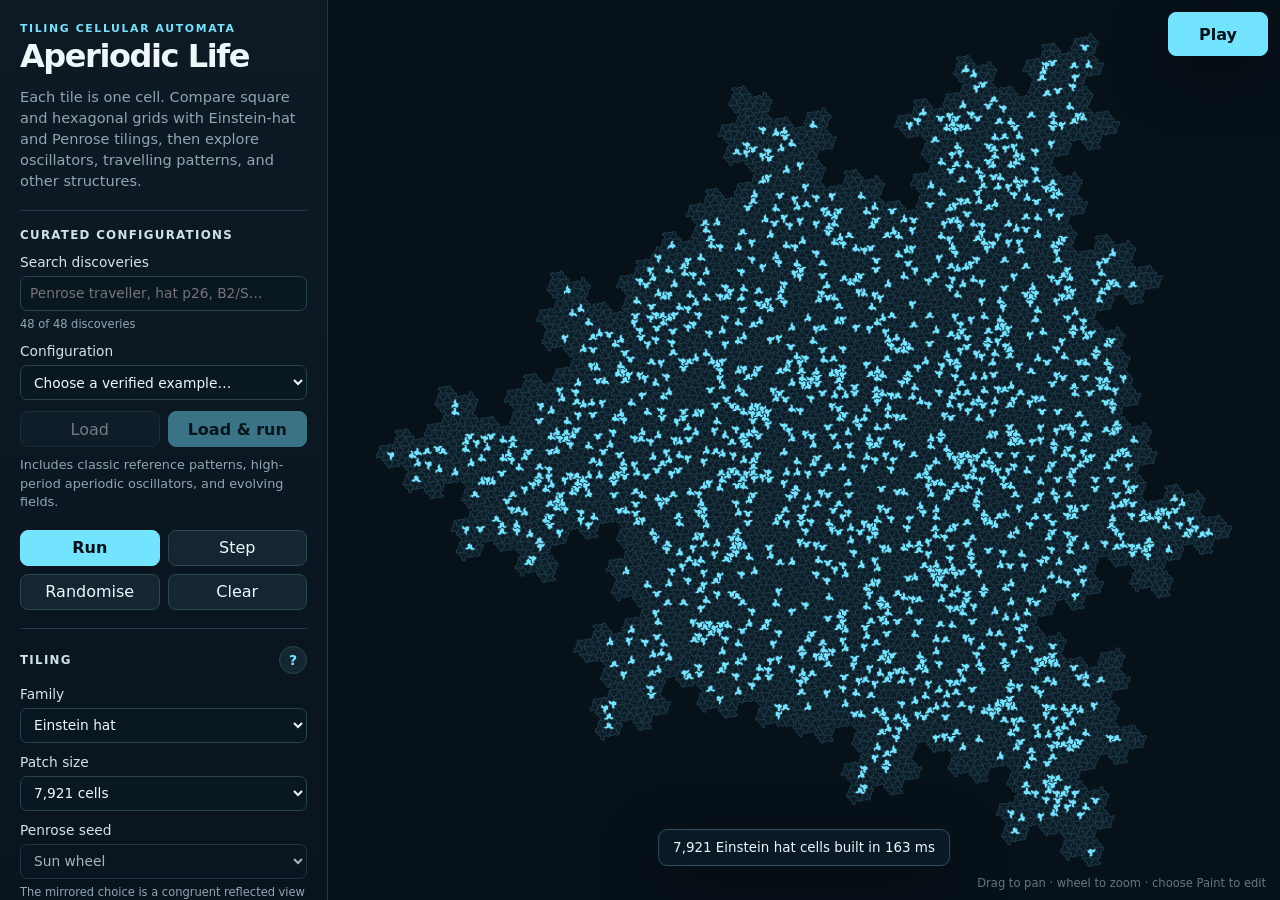
==== index.html @ ca9082e9 "Small tweaks to UI" ====
<!doctype html>
<html lang="en-GB">
<head>
  <meta charset="utf-8">
  <meta name="viewport" content="width=device-width, initial-scale=1, viewport-fit=cover">
  <meta name="theme-color" content="#07111a">
  <link rel="icon" href="data:,">
  <title>Aperiodic Life — cellular automata on periodic and aperiodic tilings</title>
  <link rel="stylesheet" href="styles.css">
</head>
<body>
  <div class="app-shell">
    <aside class="controls" id="controls" aria-label="Simulation controls">
      <header class="brand">
        <div>
          <p class="eyebrow">TILING CELLULAR AUTOMATA</p>
          <h1>Aperiodic Life</h1>
        </div>
        <button class="icon-button mobile-only" id="closeControls" aria-label="Close controls">×</button>
      </header>
      <p class="lede">Each tile is one cell. Compare square and hexagonal grids with Einstein-hat and Penrose tilings, then explore oscillators, travelling patterns, and other structures.</p>

      <section id="discoverySection" aria-labelledby="discoveryHeading">
        <h2 id="discoveryHeading">Curated configurations</h2>
        <label class="field">
          <span>Search discoveries</span>
          <input id="discoverySearch" type="search" placeholder="Penrose traveller, hat p26, B2/S…" autocomplete="off" aria-describedby="discoveryCount">
          <small id="discoveryCount" role="status" aria-live="polite"></small>
        </label>
        <label class="field">
          <span>Configuration</span>
          <select id="discoverySelect">
            <option value="">Choose a verified example…</option>
          </select>
        </label>
        <div class="button-grid discovery-actions">
          <button id="loadDiscoveryButton" disabled>Load</button>
          <button id="loadRunDiscoveryButton" class="primary" disabled>Load &amp; run</button>
        </div>
        <p class="discovery-note" id="discoveryDescription">Includes classic reference patterns, high-period aperiodic oscillators, and evolving fields.</p>
      </section>

      <div class="button-grid primary-actions">
        <button class="primary" id="runButton" title="Run simulation (Space)" aria-label="Run simulation" aria-keyshortcuts="Space" disabled>Run</button>
        <button id="stepButton" title="Advance one generation (N)" aria-keyshortcuts="N">Step</button>
        <button id="randomizeButton" title="Randomise from the seed (R)" aria-keyshortcuts="R">Randomise</button>
        <button id="clearButton" title="Clear all cells (C)" aria-keyshortcuts="C">Clear</button>
      </div>

      <section>
        <h2 class="section-title">
          <span>Tiling</span>
          <button class="info-button" id="neighborhoodInfoButton" type="button" aria-label="Explain neighbourhoods and finite borders" aria-haspopup="dialog" aria-controls="rulesDialog">?</button>
        </h2>
        <label class="field">
          <span>Family</span>
          <select id="tilingSelect">
            <option value="hat" selected>Einstein hat</option>
            <option value="penrose">Penrose P3 rhombs</option>
            <option value="square">Square grid</option>
            <option value="hex">Hexagonal grid</option>
          </select>
        </label>
        <label class="field">
          <span>Patch size</span>
          <select id="depthSelect">
            <option value="1">25 cells</option>
            <option value="2">169 cells</option>
            <option value="3">1,156 cells</option>
            <option value="4" selected>7,921 cells</option>
            <option value="5">54,289 cells</option>
          </select>
        </label>
        <label class="field" id="penroseSeedField" hidden>
          <span>Penrose seed</span>
          <select id="penroseSeedSelect" disabled>
            <option value="sun" selected>Sun wheel</option>
            <option value="sun-mirror">Mirrored sun wheel</option>
          </select>
          <small>The mirrored choice is a congruent reflected view of the same undecorated rhomb substrate; it changes tile ordering, not graph-totalistic dynamics.</small>
        </label>
        <label class="field">
          <span>Neighbourhood</span>
          <select id="neighborhoodSelect" aria-describedby="neighborhoodHelp">
            <option value="edge" selected>Shared edge</option>
            <option value="touch">Edge or corner</option>
          </select>
          <small id="neighborhoodHelp">The two contact graphs can have different degrees and finite-patch boundaries.</small>
        </label>
        <label class="field">
          <span>Dead border rings</span>
          <input id="borderInput" type="number" min="0" max="12" step="1" value="1">
          <small>Distance is measured using the selected neighbourhood.</small>
        </label>
      </section>

      <section>
        <h2 class="section-title">
          <span>Rule</span>
          <button class="info-button" id="ruleInfoButton" type="button" aria-label="Explain rule notation and cell states" aria-haspopup="dialog" aria-controls="rulesDialog">?</button>
        </h2>
        <label class="field">
          <span>Preset</span>
          <select id="presetSelect">
            <option value="conway" selected>Conway — B3/S23</option>
            <option value="highlife">HighLife — B36/S23</option>
            <option value="seeds">Seeds — B2/S</option>
            <option value="brain">Brian’s Brain — B2/S/C3</option>
            <option value="starwars">Star Wars — B2/S345/C4</option>
            <option value="lwd">Life without Death — B3/Sall</option>
            <option value="custom">Custom</option>
          </select>
        </label>
        <div class="field">
          <span>Birth / survival</span>
          <div class="inline-control">
            <input id="ruleInput" type="text" value="B3/S23" spellcheck="false" aria-label="Rule in B slash S notation" aria-describedby="ruleMeaningHelp ruleHelp" aria-invalid="false">
            <button class="compact" id="randomRuleButton" title="Generate a random valid rule">Dice</button>
          </div>
          <small id="ruleMeaningHelp"><code>B</code> lists birth counts; <code>S</code> lists survival counts. Only state-1 neighbours count.</small>
          <small id="ruleHelp" aria-live="polite">Use compact digits, comma-separated counts, or brackets for multi-digit counts.</small>
        </div>
        <label class="field">
          <span>Cell states (total)</span>
          <input id="generationsInput" type="number" min="2" max="32" step="1" value="2">
          <small>Includes state 0 (dead) and state 1 (live); any higher states are refractory.</small>
        </label>
      </section>

      <section>
        <h2>Save an experiment</h2>
        <div class="button-grid discovery-actions">
          <button id="saveSnapshotButton" disabled>Save state</button>
          <button id="loadSnapshotButton">Load state</button>
        </div>
        <input id="snapshotFileInput" type="file" accept=".json,application/json" hidden>
        <p class="discovery-note" id="snapshotStatus" role="status" aria-live="polite">Save every live and refractory cell, the rules, and the generation to a JSON file. Load restores it paused.</p>
      </section>

      <section>
        <h2>Seed and timing</h2>
        <label class="field range-field">
          <span>Initial density <output id="densityOutput">22%</output></span>
          <input id="densityInput" type="range" min="0" max="1" step="0.01" value="0.22">
        </label>
        <div class="field">
          <span>Random seed</span>
          <div class="inline-control">
            <input id="seedInput" type="text" value="aperiodic" spellcheck="false">
            <button class="compact" id="newSeedButton" title="Create a new seed">New</button>
          </div>
        </div>
        <label class="field range-field">
          <span>Speed <output id="speedOutput">24 steps/s</output></span>
          <input id="speedInput" type="range" min="1" max="240" step="1" value="24">
        </label>
      </section>

      <section>
        <h2>View</h2>
        <label class="field">
          <span>Pointer tool</span>
          <select id="toolSelect">
            <option value="paint">Paint / erase cells</option>
            <option value="pan" selected>Pan view</option>
          </select>
        </label>
        <label class="check-field">
          <input id="gridCheckbox" type="checkbox" checked>
          <span>Draw tile outlines</span>
        </label>
        <label class="check-field">
          <input id="typeCheckbox" type="checkbox" checked disabled>
          <span>Distinguish thin and thick Penrose rhombs</span>
        </label>
        <label class="field">
          <span>Palette</span>
          <select id="paletteSelect">
            <option value="cyan" selected>Cyan night</option>
            <option value="ember">Ember</option>
            <option value="paper">Paper</option>
          </select>
        </label>
        <div class="button-grid">
          <button id="fitButton" title="Fit patch to view (F)" aria-keyshortcuts="F">Fit view</button>
          <button id="saveButton">Save PNG</button>
          <button id="copyButton" title="Copy settings only; use Save state to preserve the cells">Copy settings</button>
          <button id="aboutButton">About</button>
        </div>
      </section>

      <section class="stats-section">
        <h2>Live statistics</h2>
        <dl class="stats">
          <div><dt>Tiling</dt><dd id="tilingStat">—</dd></div>
          <div><dt>Generation</dt><dd id="generationStat">0</dd></div>
          <div><dt>Live (state 1)</dt><dd id="aliveStat">0</dd></div>
          <div><dt>Cells</dt><dd id="cellsStat">—</dd></div>
          <div><dt>Degree</dt><dd id="degreeStat">—</dd></div>
          <div><dt>Changed</dt><dd id="changedStat">0</dd></div>
          <div><dt>Detected cycle</dt><dd id="cycleStat">—</dd></div>
          <div><dt>Step time</dt><dd id="stepStat">—</dd></div>
          <div><dt>Build time</dt><dd id="buildStat">—</dd></div>
          <div><dt>Tile types</dt><dd id="tileTypesStat">—</dd></div>
        </dl>
      </section>

      <p class="footer-note">Space: run · N: step · R: reseed · F: fit · Shift-drag or right-drag: pan</p>
    </aside>

    <main class="stage" id="stage">
      <div class="stage-actions" role="group" aria-label="Playback and controls">
        <button class="menu-button mobile-only" id="openControls" aria-label="Open controls" aria-controls="controls" aria-expanded="false">Controls</button>
        <button class="primary viewport-run" id="viewportRunButton" type="button" title="Play simulation (Space)" aria-label="Play simulation" aria-keyshortcuts="Space" disabled>Play</button>
      </div>
      <canvas id="lifeCanvas" aria-label="Cellular automaton on a periodic or aperiodic tiling"></canvas>
      <div class="busy" id="busy" role="status" aria-live="polite" hidden>
        <div class="spinner" aria-hidden="true"></div>
        <strong id="busyTitle">Building tiling</strong>
        <span id="busyDetail">Generating geometry and adjacency…</span>
      </div>
      <div class="toast" id="toast" role="status" aria-live="polite" hidden></div>
      <div class="canvas-hint">Drag to pan · wheel to zoom · choose Paint to edit</div>
    </main>
  </div>

  <dialog id="aboutDialog">
    <form method="dialog">
      <button class="dialog-close" aria-label="Close">×</button>
      <h2>Aperiodic Life</h2>
      <p>The app supports traditional square and hexagonal boards, the Einstein “hat” monotile, and Penrose P3 rhombs. Every tile is one automaton cell.</p>
      <p>The Einstein patch is generated from the H/T/P/F substitution system. The Penrose patch is generated by exact Robinson-triangle deflation and paired into thin and thick golden rhombs. Hat contacts use exact triangular-lattice coordinates; Penrose vertices use exact integer coefficients in <code>Z[φ]</code>. Adjacency is therefore not inferred from visual tolerances.</p>
      <p><strong>Shared edge</strong> gives the von Neumann graph on squares and the ordinary six-neighbour graph on hexagons. <strong>Edge or corner</strong> gives the Moore graph on squares; it coincides with shared-edge adjacency for regular hexagons. On the aperiodic tilings it also counts point contacts. Missing cells outside the finite patch are dead; border rings can be locked dead to keep experiments away from the boundary.</p>
      <p>Rules use <code>B…/S…</code> notation. For example, <code>B3/S23</code> births a dead cell with three live neighbours and preserves a live cell with two or three. Counts can be comma-separated; use brackets for multi-digit counts, such as <code>B[10]/S[9,10]</code>.</p>
      <p>The Curated configurations section at the top of the controls contains <span id="catalogueCount"></span> verified configurations: classic square references, hexagonal oscillators and travel, localised aperiodic oscillators, compact Penrose travelling dynamics, long transients, and collective fields. Search by tiling, rule, or pattern name. Use <strong>Load</strong> to inspect a paused initial state or <strong>Load &amp; run</strong> to start it immediately. The <strong>Play/Pause</strong> button at the top right of the canvas stays available on phones, including while the controls are open. <strong>Save state</strong> preserves an exact experimental phase, including refractory cells, for later inspection or sharing. Geometry attribution, search methodology, and licence details are included with the source project and in the standalone file’s source header.</p>
      <button class="primary">Close</button>
    </form>
  </dialog>

  <dialog class="rules-dialog" id="rulesDialog" aria-labelledby="rulesDialogTitle" aria-describedby="rulesDialogIntro">
    <form method="dialog">
      <button class="dialog-close" aria-label="Close rule help">×</button>
      <h2 id="rulesDialogTitle">How the rules work</h2>
      <p id="rulesDialogIntro">One tile is one cell. At each generation every cell reads the same old generation, then all cells update together. Changes made earlier in a step therefore cannot affect cells updated later in that step.</p>

      <section aria-labelledby="neighboursTitle">
        <h3 id="neighboursTitle">Neighbours and the finite patch</h3>
        <p><strong>Shared edge</strong> counts cells whose tile boundaries share an edge segment. <strong>Edge or corner</strong> also counts tiles that meet only at a point. The regular hexagonal choices coincide; on square and aperiodic boards they can differ. A cell’s count is the number of its selected neighbours that are in <strong>state 1</strong>.</p>
        <p>The displayed board is finite. Missing cells beyond it never contribute to a count—equivalently, they behave as permanently forced-dead cells. A value of <strong>1 dead border ring</strong> locks the outer graph boundary in state 0; each additional ring locks cells one more neighbour step inward, using the selected neighbourhood.</p>
      </section>

      <section aria-labelledby="notationTitle">
        <h3 id="notationTitle">Reading <code>B…/S…</code></h3>
        <p><code>B</code> gives the live-neighbour counts that turn a state-0 cell into state 1. <code>S</code> gives the counts that keep a state-1 cell in state 1. Thus <code>B3/S23</code> means birth with exactly 3 live neighbours, and survival with 2 or 3. A blank list means none, so <code>B2/S</code> has births at 2 but no survival count.</p>
        <p>Compact digits are separate counts: <code>B36</code> means 3 or 6. Use commas or brackets when a count has more than one digit, for example <code>B[10]/S[9,10]</code>.</p>
      </section>

      <section aria-labelledby="statesTitle">
        <h3 id="statesTitle">Cell states</h3>
        <dl class="state-transitions">
          <div><dt>State 0</dt><dd>Dead and receptive. A matching <code>B</code> count changes it to state 1; otherwise it stays 0.</dd></div>
          <div><dt>State 1</dt><dd>Live, and the only state counted as a live neighbour. A matching <code>S</code> count keeps it at 1.</dd></div>
          <div><dt>Two states</dt><dd>If a state-1 cell does not survive, it returns directly to state 0.</dd></div>
          <div><dt>More than two</dt><dd>If it does not survive, state 1 advances through refractory states 2, 3, …, then returns to 0. Refractory cells ignore <code>B</code> and <code>S</code> while progressing.</dd></div>
        </dl>
      </section>

      <aside class="rule-example" aria-labelledby="travellerRuleTitle">
        <h3 id="travellerRuleTitle">Example: Penrose Compact Traveller</h3>
        <p><code>B2/S</code> with <strong>4 cell states</strong> means states 0, 1, 2, and 3. A dead cell is born into state 1 when it has exactly two state-1 neighbours. Because <code>S</code> is empty, a state-1 cell never remains live: it advances to state 2, then 3, then 0. States 2 and 3 are visible refractory cells but do not count as live neighbours.</p>
        <p>The <code>B24/S</code> launcher uses the same four states, but a dead cell may be born with either two <em>or</em> four live neighbours. Its extra four-neighbour births are used only during the measured launch transient.</p>
      </aside>

      <section aria-labelledby="travellerEvidenceTitle">
        <h3 id="travellerEvidenceTitle">What “traveller” means here</h3>
        <p>An <strong>exact translated return</strong> means the complete configuration—including every refractory state—was found again after a nonzero geometric translation. This is an exact statement about those two measured generations on the displayed finite patch; an aperiodic substrate need not repeat farther along the path.</p>
        <p>An <strong>observed traveller</strong> need not have a translated recurrence. It must remain active, coherent, boundary-clear, and continue making net progress through the stated test horizon. The label never claims motion forever. Each curated summary states its measured horizon, and the source evidence records the population, radius, displacement, and border-distance checks.</p>
      </section>

      <button class="primary">Close</button>
    </form>
  </dialog>

  <script src="core.js"></script>
  <script src="discoveries.js"></script>
  <script src="app.js"></script>
</body>
</html>
---- styles.css ----
:root {
  color-scheme: dark;
  --bg: #07111a;
  --panel: #0b1721;
  --panel-2: #10212d;
  --line: #213744;
  --muted: #91a6b3;
  --text: #eef8fb;
  --accent: #72e4ff;
  --accent-ink: #031116;
  --danger: #ff8f8f;
  --shadow: 0 18px 60px rgba(0, 0, 0, 0.38);
  font-family: Inter, ui-sans-serif, system-ui, -apple-system, BlinkMacSystemFont, "Segoe UI", sans-serif;
}

* { box-sizing: border-box; }
html, body { width: 100%; height: 100%; margin: 0; overflow: hidden; background: var(--bg); color: var(--text); }
button, input, select { font: inherit; }
button, select, input { color: inherit; }

.app-shell { position: relative; display: grid; grid-template-columns: 328px minmax(0, 1fr); width: 100%; height: 100%; height: 100dvh; }
.controls {
  overflow-y: auto;
  overscroll-behavior: contain;
  padding: 22px 20px 28px;
  background: linear-gradient(180deg, #0d1a24 0%, #09141d 100%);
  border-right: 1px solid var(--line);
  scrollbar-width: thin;
  z-index: 5;
}
.brand { display: flex; align-items: flex-start; justify-content: space-between; gap: 16px; }
.eyebrow { margin: 0 0 5px; color: var(--accent); font-size: 0.68rem; font-weight: 800; letter-spacing: 0.15em; }
h1 { margin: 0; font-size: 2rem; line-height: 1; letter-spacing: -0.045em; }
.lede { margin: 14px 0 18px; color: var(--muted); line-height: 1.45; font-size: 0.91rem; }
section { padding: 17px 0 13px; border-top: 1px solid var(--line); }
section h2 { margin: 0 0 12px; color: #cfe2e9; font-size: 0.74rem; text-transform: uppercase; letter-spacing: 0.11em; }
.section-title { display: flex; align-items: center; justify-content: space-between; gap: 10px; }

button {
  min-height: 36px;
  padding: 7px 10px;
  border: 1px solid #2b4655;
  border-radius: 8px;
  background: #132632;
  cursor: pointer;
  transition: border-color 120ms ease, background 120ms ease, transform 80ms ease;
}
button:hover { background: #19313f; border-color: #477083; }
button:active { transform: translateY(1px); }
button.primary { background: var(--accent); border-color: var(--accent); color: var(--accent-ink); font-weight: 800; }
button.primary:hover { filter: brightness(1.08); }
button.running { background: #ffcf66; border-color: #ffcf66; color: #241802; }
button.compact { min-height: 34px; padding-inline: 11px; white-space: nowrap; }
button:disabled { opacity: 0.45; cursor: not-allowed; }
.info-button {
  width: 28px;
  min-height: 28px;
  padding: 0;
  border-radius: 50%;
  color: var(--accent);
  font-size: 0.88rem;
  font-weight: 800;
  line-height: 1;
  text-transform: none;
  letter-spacing: 0;
}

.button-grid { display: grid; grid-template-columns: 1fr 1fr; gap: 8px; }
.wide-button { width: 100%; margin-bottom: 9px; }
.discovery-actions { margin-bottom: 9px; }
.discovery-note { margin: 0; color: var(--muted); font-size: 0.8rem; line-height: 1.45; }
.primary-actions { margin: 5px 0 18px; }
.field { display: grid; gap: 6px; margin: 0 0 11px; font-size: 0.86rem; }
.field > span, .range-field > span { display: flex; justify-content: space-between; gap: 12px; color: #d5e4e9; }
.field small { color: var(--muted); line-height: 1.35; }
.inline-control { display: grid; grid-template-columns: minmax(0, 1fr) auto; gap: 7px; }
input[type="text"], input[type="search"], input[type="number"], select {
  width: 100%;
  min-height: 35px;
  padding: 7px 9px;
  border: 1px solid #294352;
  border-radius: 7px;
  outline: none;
  background: #091721;
}
input[type="text"]:focus, input[type="search"]:focus, input[type="number"]:focus, select:focus { border-color: var(--accent); box-shadow: 0 0 0 2px rgba(114, 228, 255, 0.12); }
#snapshotStatus.error { color: var(--danger); }
input.invalid { border-color: var(--danger); box-shadow: 0 0 0 2px rgba(255, 143, 143, 0.12); }
input[type="range"] { width: 100%; accent-color: var(--accent); }
output { color: var(--accent); font-variant-numeric: tabular-nums; }
.check-field { display: flex; align-items: center; gap: 9px; margin: 0 0 12px; color: #d5e4e9; font-size: 0.86rem; }
.check-field input { accent-color: var(--accent); }

.stats { display: grid; grid-template-columns: 1fr 1fr; gap: 7px 14px; margin: 0; }
.stats div { min-width: 0; }
.stats dt { color: var(--muted); font-size: 0.72rem; }
.stats dd { margin: 2px 0 0; font-size: 0.9rem; font-variant-numeric: tabular-nums; white-space: nowrap; overflow: hidden; text-overflow: ellipsis; }
.footer-note { margin: 12px 0 0; color: #6f8794; font-size: 0.72rem; line-height: 1.5; }

.stage { position: relative; min-width: 0; min-height: 0; overflow: hidden; background: var(--bg); }
#lifeCanvas { display: block; width: 100%; height: 100%; touch-action: none; cursor: crosshair; }
#lifeCanvas.pan-tool { cursor: grab; }
#lifeCanvas.dragging { cursor: grabbing; }
.busy {
  position: absolute;
  left: 50%; top: 50%;
  transform: translate(-50%, -50%);
  display: grid;
  justify-items: center;
  gap: 9px;
  width: min(310px, calc(100% - 40px));
  padding: 24px;
  border: 1px solid #274453;
  border-radius: 14px;
  background: rgba(9, 23, 33, 0.94);
  box-shadow: var(--shadow);
  text-align: center;
  z-index: 4;
}
.busy[hidden], .toast[hidden] { display: none; }
.busy span { color: var(--muted); font-size: 0.86rem; }
.spinner { width: 28px; height: 28px; border: 3px solid #23404f; border-top-color: var(--accent); border-radius: 50%; animation: spin 0.8s linear infinite; }
@keyframes spin { to { transform: rotate(360deg); } }
.toast {
  position: absolute;
  left: 50%; bottom: 34px;
  transform: translateX(-50%);
  max-width: min(420px, calc(100% - 32px));
  padding: 10px 14px;
  border: 1px solid #315062;
  border-radius: 9px;
  background: rgba(11, 27, 38, 0.95);
  box-shadow: var(--shadow);
  color: #eaf8fb;
  font-size: 0.84rem;
  text-align: center;
  z-index: 6;
}
.canvas-hint { position: absolute; right: 14px; bottom: 10px; color: rgba(195, 218, 225, 0.5); font-size: 0.72rem; pointer-events: none; }

.icon-button { min-width: 36px; padding: 0; font-size: 1.5rem; line-height: 1; }
.stage-actions {
  position: absolute;
  top: calc(12px + env(safe-area-inset-top, 0px));
  left: calc(12px + env(safe-area-inset-left, 0px));
  right: calc(12px + env(safe-area-inset-right, 0px));
  display: flex;
  align-items: center;
  justify-content: flex-end;
  gap: 12px;
  z-index: 7;
  pointer-events: none;
}
.stage-actions button { min-height: 44px; box-shadow: var(--shadow); pointer-events: auto; touch-action: manipulation; }
.menu-button { margin-right: auto; }
.viewport-run { min-width: 100px; font-weight: 800; }
.mobile-only { display: none; }

dialog {
  width: min(560px, calc(100% - 32px));
  padding: 0;
  border: 1px solid #315061;
  border-radius: 14px;
  background: #0c1a24;
  color: var(--text);
  box-shadow: var(--shadow);
}
dialog::backdrop { background: rgba(0, 0, 0, 0.62); backdrop-filter: blur(3px); }
dialog form { position: relative; padding: 25px; }
dialog h2 { margin: 0 0 14px; font-size: 1.5rem; }
dialog p { color: #b9ccd4; line-height: 1.55; }
dialog code { color: var(--accent); }
.dialog-close { position: absolute; right: 14px; top: 14px; width: 36px; min-height: 36px; padding: 0; font-size: 1.4rem; }
.rules-dialog { width: min(680px, calc(100% - 32px)); max-height: min(820px, calc(100% - 32px)); }
.rules-dialog form { max-height: inherit; overflow-y: auto; overscroll-behavior: contain; }
.rules-dialog section { padding: 15px 0 4px; border-top: 1px solid var(--line); }
.rules-dialog h3 { margin: 0 0 8px; color: #dcecf1; font-size: 1rem; }
.rules-dialog p { margin: 0 0 13px; }
.state-transitions { display: grid; gap: 8px; margin: 0 0 13px; }
.state-transitions div { display: grid; grid-template-columns: 108px minmax(0, 1fr); gap: 12px; }
.state-transitions dt { color: #dcecf1; font-weight: 750; }
.state-transitions dd { margin: 0; color: #b9ccd4; line-height: 1.48; }
.rule-example { margin: 12px 0 20px; padding: 14px 15px 2px; border: 1px solid #315061; border-radius: 9px; background: #10232f; }

@media (max-width: 520px) {
  .state-transitions div { grid-template-columns: 1fr; gap: 3px; }
}

@media (max-width: 780px) {
  .app-shell { display: block; }
  .controls {
    position: absolute;
    /* Leave the playback strip accessible even with the drawer open. */
    inset: calc(68px + env(safe-area-inset-top, 0px)) auto 0 0;
    width: min(340px, calc(100% - 42px));
    padding-left: max(20px, env(safe-area-inset-left, 0px));
    padding-bottom: calc(28px + env(safe-area-inset-bottom, 0px));
    box-shadow: var(--shadow);
    transform: translateX(-105%);
    visibility: hidden;
    transition: transform 180ms ease;
  }
  .controls.open { transform: translateX(0); visibility: visible; }
  .mobile-only { display: inline-flex; align-items: center; justify-content: center; }
  .stage { width: 100%; height: 100%; }
  .canvas-hint { display: none; }
}
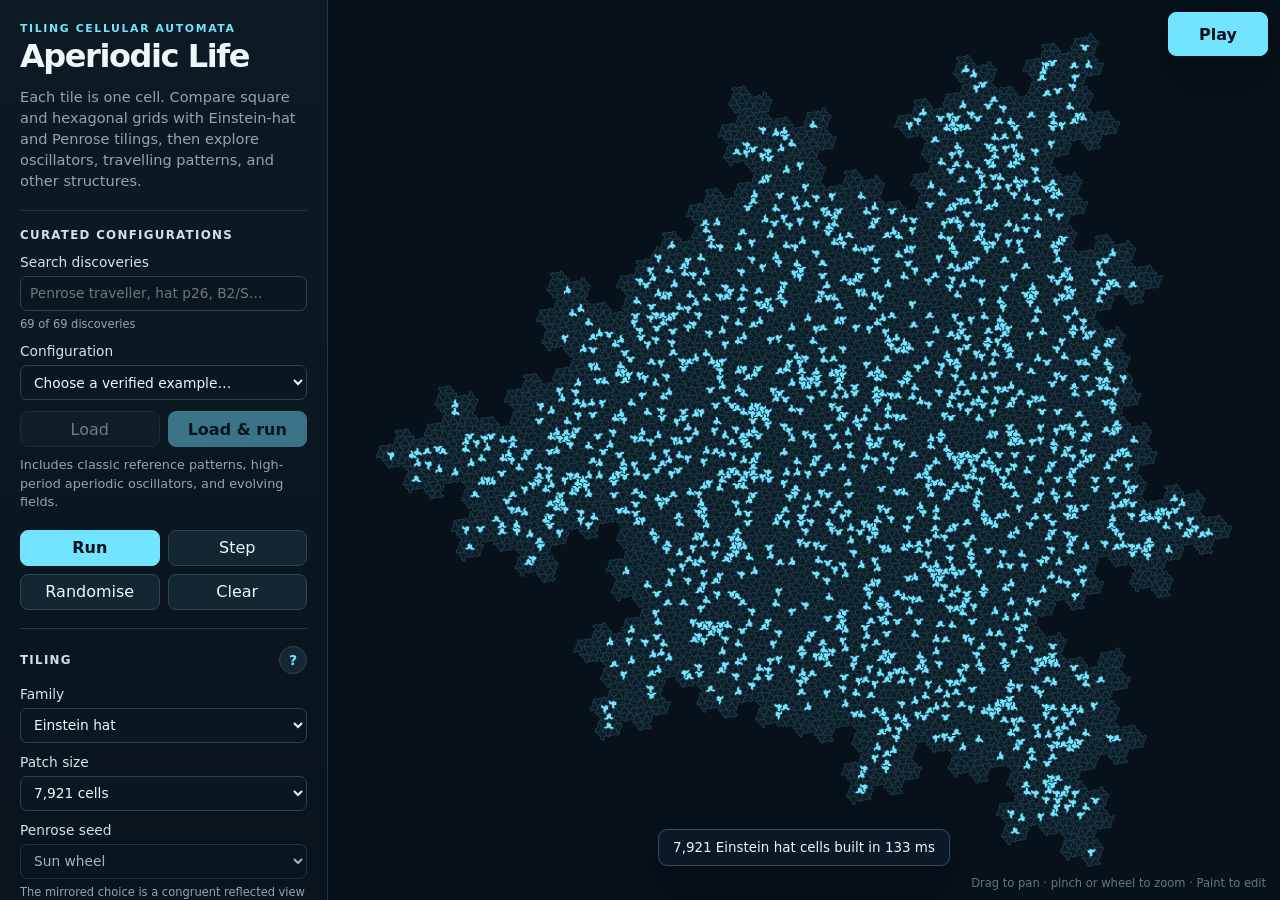
==== commit a1f445d8: "Added pinch-to-zoom on mobile device" ====
--- a/index.html
+++ b/index.html
@@ -220,7 +220,7 @@
         <span id="busyDetail">Generating geometry and adjacency…</span>
       </div>
       <div class="toast" id="toast" role="status" aria-live="polite" hidden></div>
-      <div class="canvas-hint">Drag to pan · wheel to zoom · choose Paint to edit</div>
+      <div class="canvas-hint">Drag to pan · pinch or wheel to zoom · Paint to edit</div>
     </main>
   </div>
 
@@ -229,6 +229,7 @@
       <button class="dialog-close" aria-label="Close">×</button>
       <h2>Aperiodic Life</h2>
       <p>The app supports traditional square and hexagonal boards, the Einstein “hat” monotile, and Penrose P3 rhombs. Every tile is one automaton cell.</p>
+      <p><strong>On a phone or tablet:</strong> drag one finger to pan, pinch two fingers to zoom, or move both fingers together to pan. Pinching works with either tool selected. In <strong>Paint / erase cells</strong>, tap or drag one finger to edit; after a pinch, lift all fingers before starting a new paint stroke.</p>
       <p>The Einstein patch is generated from the H/T/P/F substitution system. The Penrose patch is generated by exact Robinson-triangle deflation and paired into thin and thick golden rhombs. Hat contacts use exact triangular-lattice coordinates; Penrose vertices use exact integer coefficients in <code>Z[φ]</code>. Adjacency is therefore not inferred from visual tolerances.</p>
       <p><strong>Shared edge</strong> gives the von Neumann graph on squares and the ordinary six-neighbour graph on hexagons. <strong>Edge or corner</strong> gives the Moore graph on squares; it coincides with shared-edge adjacency for regular hexagons. On the aperiodic tilings it also counts point contacts. Missing cells outside the finite patch are dead; border rings can be locked dead to keep experiments away from the boundary.</p>
       <p>Rules use <code>B…/S…</code> notation. For example, <code>B3/S23</code> births a dead cell with three live neighbours and preserves a live cell with two or three. Counts can be comma-separated; use brackets for multi-digit counts, such as <code>B[10]/S[9,10]</code>.</p>
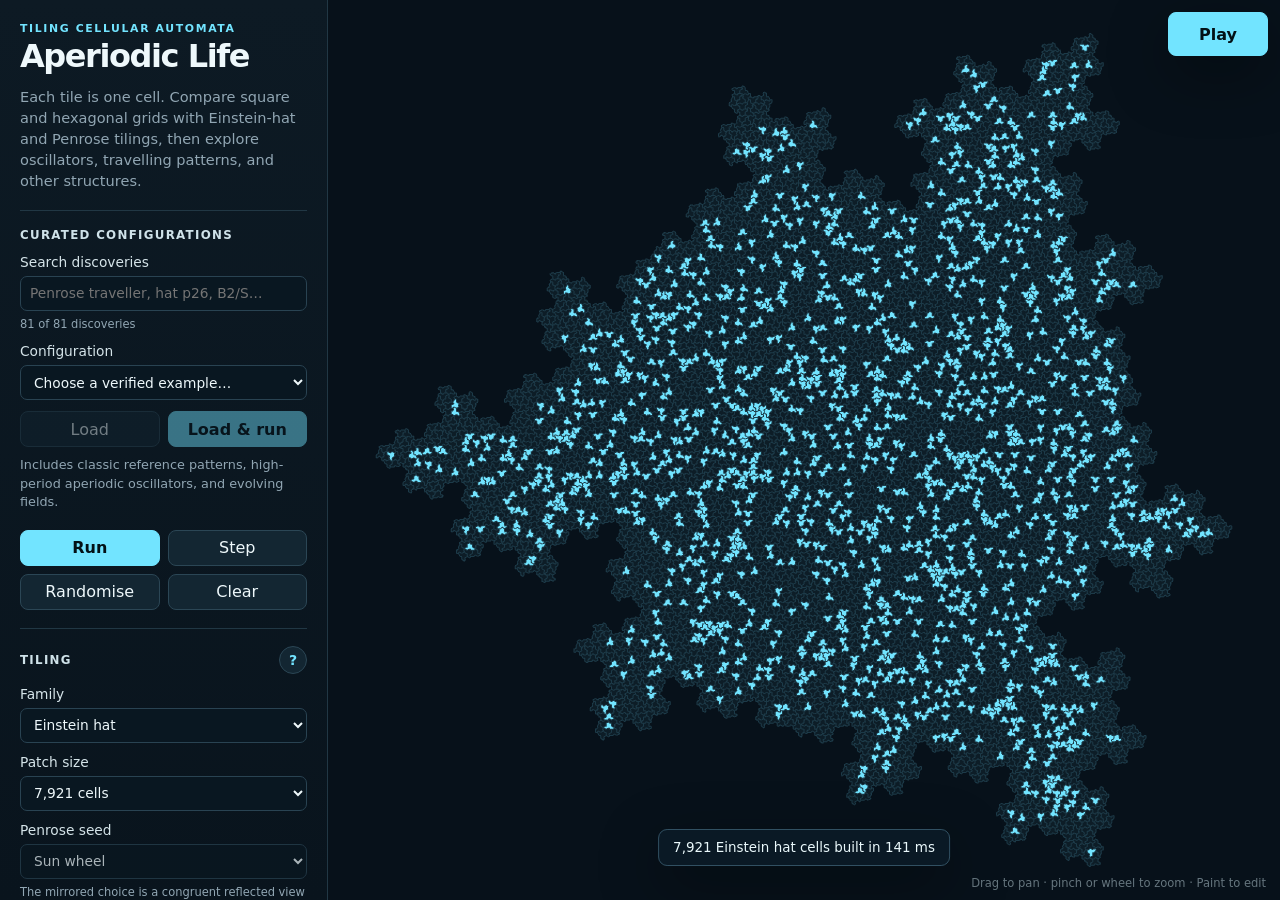
==== commit 7e9b7191: "Added Einstein glider" ====
--- a/index.html
+++ b/index.html
@@ -108,13 +108,17 @@
             <option value="brain">Brian’s Brain — B2/S/C3</option>
             <option value="starwars">Star Wars — B2/S345/C4</option>
             <option value="lwd">Life without Death — B3/Sall</option>
+            <option value="hata">Hat glider A — Edmond table</option>
+            <option value="hatb">Hat glider B — Edmond table</option>
+            <option value="hatc">Hat glider C — Edmond table</option>
+            <option value="hatsimple">Hat glider — three-state table</option>
             <option value="custom">Custom</option>
           </select>
         </label>
         <div class="field">
-          <span>Birth / survival</span>
+          <span>Rule notation or table name</span>
           <div class="inline-control">
-            <input id="ruleInput" type="text" value="B3/S23" spellcheck="false" aria-label="Rule in B slash S notation" aria-describedby="ruleMeaningHelp ruleHelp" aria-invalid="false">
+            <input id="ruleInput" type="text" value="B3/S23" spellcheck="false" aria-label="B slash S rule or named priority table" aria-describedby="ruleMeaningHelp ruleHelp" aria-invalid="false">
             <button class="compact" id="randomRuleButton" title="Generate a random valid rule">Dice</button>
           </div>
           <small id="ruleMeaningHelp"><code>B</code> lists birth counts; <code>S</code> lists survival counts. Only state-1 neighbours count.</small>
@@ -123,7 +127,7 @@
         <label class="field">
           <span>Cell states (total)</span>
           <input id="generationsInput" type="number" min="2" max="32" step="1" value="2">
-          <small>Includes state 0 (dead) and state 1 (live); any higher states are refractory.</small>
+          <small id="statesHelp">Includes state 0 (dead) and state 1 (live); any higher states are refractory.</small>
         </label>
       </section>
 
@@ -134,7 +138,7 @@
           <button id="loadSnapshotButton">Load state</button>
         </div>
         <input id="snapshotFileInput" type="file" accept=".json,application/json" hidden>
-        <p class="discovery-note" id="snapshotStatus" role="status" aria-live="polite">Save every live and refractory cell, the rules, and the generation to a JSON file. Load restores it paused.</p>
+        <p class="discovery-note" id="snapshotStatus" role="status" aria-live="polite">Save every cell state, the rules, and the generation to a JSON file. Load restores it paused.</p>
       </section>
 
       <section>
@@ -232,7 +236,7 @@
       <p><strong>On a phone or tablet:</strong> drag one finger to pan, pinch two fingers to zoom, or move both fingers together to pan. Pinching works with either tool selected. In <strong>Paint / erase cells</strong>, tap or drag one finger to edit; after a pinch, lift all fingers before starting a new paint stroke.</p>
       <p>The Einstein patch is generated from the H/T/P/F substitution system. The Penrose patch is generated by exact Robinson-triangle deflation and paired into thin and thick golden rhombs. Hat contacts use exact triangular-lattice coordinates; Penrose vertices use exact integer coefficients in <code>Z[φ]</code>. Adjacency is therefore not inferred from visual tolerances.</p>
       <p><strong>Shared edge</strong> gives the von Neumann graph on squares and the ordinary six-neighbour graph on hexagons. <strong>Edge or corner</strong> gives the Moore graph on squares; it coincides with shared-edge adjacency for regular hexagons. On the aperiodic tilings it also counts point contacts. Missing cells outside the finite patch are dead; border rings can be locked dead to keep experiments away from the boundary.</p>
-      <p>Rules use <code>B…/S…</code> notation. For example, <code>B3/S23</code> births a dead cell with three live neighbours and preserves a live cell with two or three. Counts can be comma-separated; use brackets for multi-digit counts, such as <code>B[10]/S[9,10]</code>.</p>
+      <p>Birth/survival rules use <code>B…/S…</code> notation. For example, <code>B3/S23</code> births a dead cell with three live neighbours and preserves a live cell with two or three. Counts can be comma-separated; use brackets for multi-digit counts, such as <code>B[10]/S[9,10]</code>. Named priority tables such as <code>TABLE:HAT-B</code> also count higher states and support the Hat gliders published by James Edmond in September 2026.</p>
       <p>The Curated configurations section at the top of the controls contains <span id="catalogueCount"></span> verified configurations: classic square references, hexagonal oscillators and travel, localised aperiodic oscillators, compact Penrose travelling dynamics, long transients, and collective fields. Search by tiling, rule, or pattern name. Use <strong>Load</strong> to inspect a paused initial state or <strong>Load &amp; run</strong> to start it immediately. The <strong>Play/Pause</strong> button at the top right of the canvas stays available on phones, including while the controls are open. <strong>Save state</strong> preserves an exact experimental phase, including refractory cells, for later inspection or sharing. Geometry attribution, search methodology, and licence details are included with the source project and in the standalone file’s source header.</p>
       <button class="primary">Close</button>
     </form>
@@ -246,8 +250,8 @@
 
       <section aria-labelledby="neighboursTitle">
         <h3 id="neighboursTitle">Neighbours and the finite patch</h3>
-        <p><strong>Shared edge</strong> counts cells whose tile boundaries share an edge segment. <strong>Edge or corner</strong> also counts tiles that meet only at a point. The regular hexagonal choices coincide; on square and aperiodic boards they can differ. A cell’s count is the number of its selected neighbours that are in <strong>state 1</strong>.</p>
-        <p>The displayed board is finite. Missing cells beyond it never contribute to a count—equivalently, they behave as permanently forced-dead cells. A value of <strong>1 dead border ring</strong> locks the outer graph boundary in state 0; each additional ring locks cells one more neighbour step inward, using the selected neighbourhood.</p>
+        <p><strong>Shared edge</strong> counts cells whose tile boundaries share an edge segment. <strong>Edge or corner</strong> also counts tiles that meet only at a point. The regular hexagonal choices coincide; on square and aperiodic boards they can differ. Birth/survival rules count selected neighbours in <strong>state 1</strong>; priority tables count each state separately.</p>
+        <p>The displayed board is finite. Missing cells beyond it are absent from the graph, so they contribute to no count, including the state-0 count in a priority table. A value of <strong>1 dead border ring</strong> locks the outer graph boundary in state 0; each additional ring locks cells one more neighbour step inward. Glider evidence is measured before boundary contact.</p>
       </section>
 
       <section aria-labelledby="notationTitle">
@@ -257,7 +261,7 @@
       </section>
 
       <section aria-labelledby="statesTitle">
-        <h3 id="statesTitle">Cell states</h3>
+        <h3 id="statesTitle">Cell states in birth/survival rules</h3>
         <dl class="state-transitions">
           <div><dt>State 0</dt><dd>Dead and receptive. A matching <code>B</code> count changes it to state 1; otherwise it stays 0.</dd></div>
           <div><dt>State 1</dt><dd>Live, and the only state counted as a live neighbour. A matching <code>S</code> count keeps it at 1.</dd></div>
@@ -272,6 +276,13 @@
         <p>The <code>B24/S</code> launcher uses the same four states, but a dead cell may be born with either two <em>or</em> four live neighbours. Its extra four-neighbour births are used only during the measured launch transient.</p>
       </aside>
 
+      <section aria-labelledby="priorityTitle">
+        <h3 id="priorityTitle">Hat gliders and priority tables</h3>
+        <p>The Hat presets implement James Edmond’s published A, B and C tables. Each ordered row tests the current state and minimum neighbour counts in specified states. The first matching row supplies the next state; no match gives state 0. Higher states are visible signals, not automatically ageing refractory cells. The number of states is fixed by the table.</p>
+        <p>The derived three-state preset uses this shorter rule: a state-0 cell becomes 1 if it has fewer than two state-1 neighbours and at least one state-2 neighbour; a state-1 cell becomes 2 if it has a state-2 neighbour; everything else becomes 0. It reproduces the tested B flights after relabelling, but differs on some other configurations.</p>
+        <p>Choose a curated Hat glider or launcher to load its seed and neighbourhood. These are finite reproductions of published glider behaviour, not a new discovery of the first Hat glider or a proof of endless travel. Source tables, longer replays and search records accompany the project.</p>
+      </section>
+
       <section aria-labelledby="travellerEvidenceTitle">
         <h3 id="travellerEvidenceTitle">What “traveller” means here</h3>
         <p>An <strong>exact translated return</strong> means the complete configuration—including every refractory state—was found again after a nonzero geometric translation. This is an exact statement about those two measured generations on the displayed finite patch; an aperiodic substrate need not repeat farther along the path.</p>
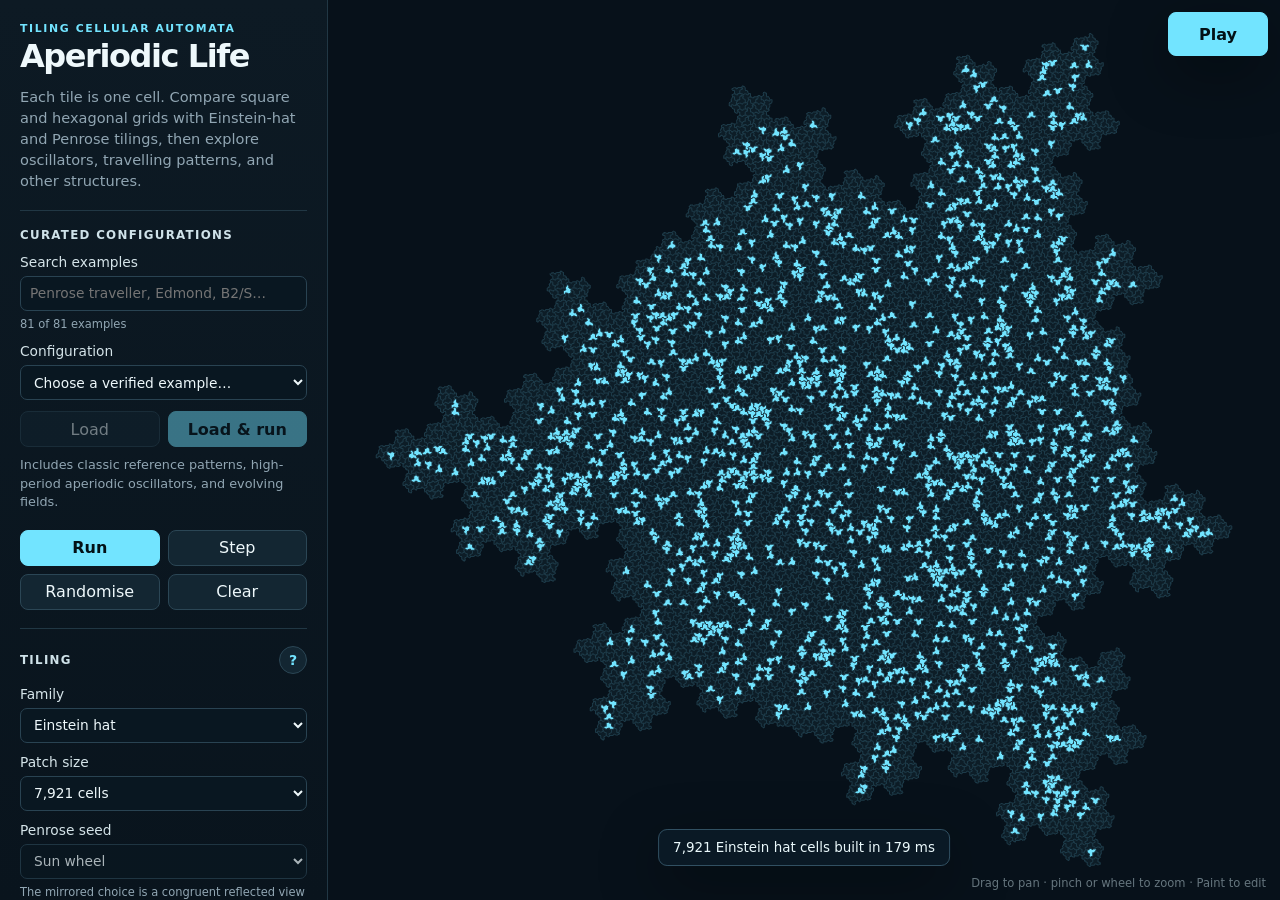
==== commit 6f7702d0: "Added citations for examples" ====
--- a/index.html
+++ b/index.html
@@ -23,8 +23,8 @@
       <section id="discoverySection" aria-labelledby="discoveryHeading">
         <h2 id="discoveryHeading">Curated configurations</h2>
         <label class="field">
-          <span>Search discoveries</span>
-          <input id="discoverySearch" type="search" placeholder="Penrose traveller, hat p26, B2/S…" autocomplete="off" aria-describedby="discoveryCount">
+          <span>Search examples</span>
+          <input id="discoverySearch" type="search" placeholder="Penrose traveller, Edmond, B2/S…" autocomplete="off" aria-describedby="discoveryCount">
           <small id="discoveryCount" role="status" aria-live="polite"></small>
         </label>
         <label class="field">
@@ -38,6 +38,7 @@
           <button id="loadRunDiscoveryButton" class="primary" disabled>Load &amp; run</button>
         </div>
         <p class="discovery-note" id="discoveryDescription">Includes classic reference patterns, high-period aperiodic oscillators, and evolving fields.</p>
+        <p class="discovery-provenance" id="discoveryProvenance" hidden></p>
       </section>
 
       <div class="button-grid primary-actions">
--- a/styles.css
+++ b/styles.css
@@ -69,6 +69,11 @@
 .wide-button { width: 100%; margin-bottom: 9px; }
 .discovery-actions { margin-bottom: 9px; }
 .discovery-note { margin: 0; color: var(--muted); font-size: 0.8rem; line-height: 1.45; }
+.discovery-provenance { margin: 8px 0 0; color: var(--muted); font-size: 0.76rem; line-height: 1.45; overflow-wrap: anywhere; }
+.discovery-provenance strong { font-weight: 600; }
+.discovery-source-links { display: block; margin-top: 4px; }
+.discovery-source-links a { color: var(--accent); text-underline-offset: 2px; }
+.discovery-source-links a:focus-visible { outline: 2px solid var(--accent); outline-offset: 2px; }
 .primary-actions { margin: 5px 0 18px; }
 .field { display: grid; gap: 6px; margin: 0 0 11px; font-size: 0.86rem; }
 .field > span, .range-field > span { display: flex; justify-content: space-between; gap: 12px; color: #d5e4e9; }
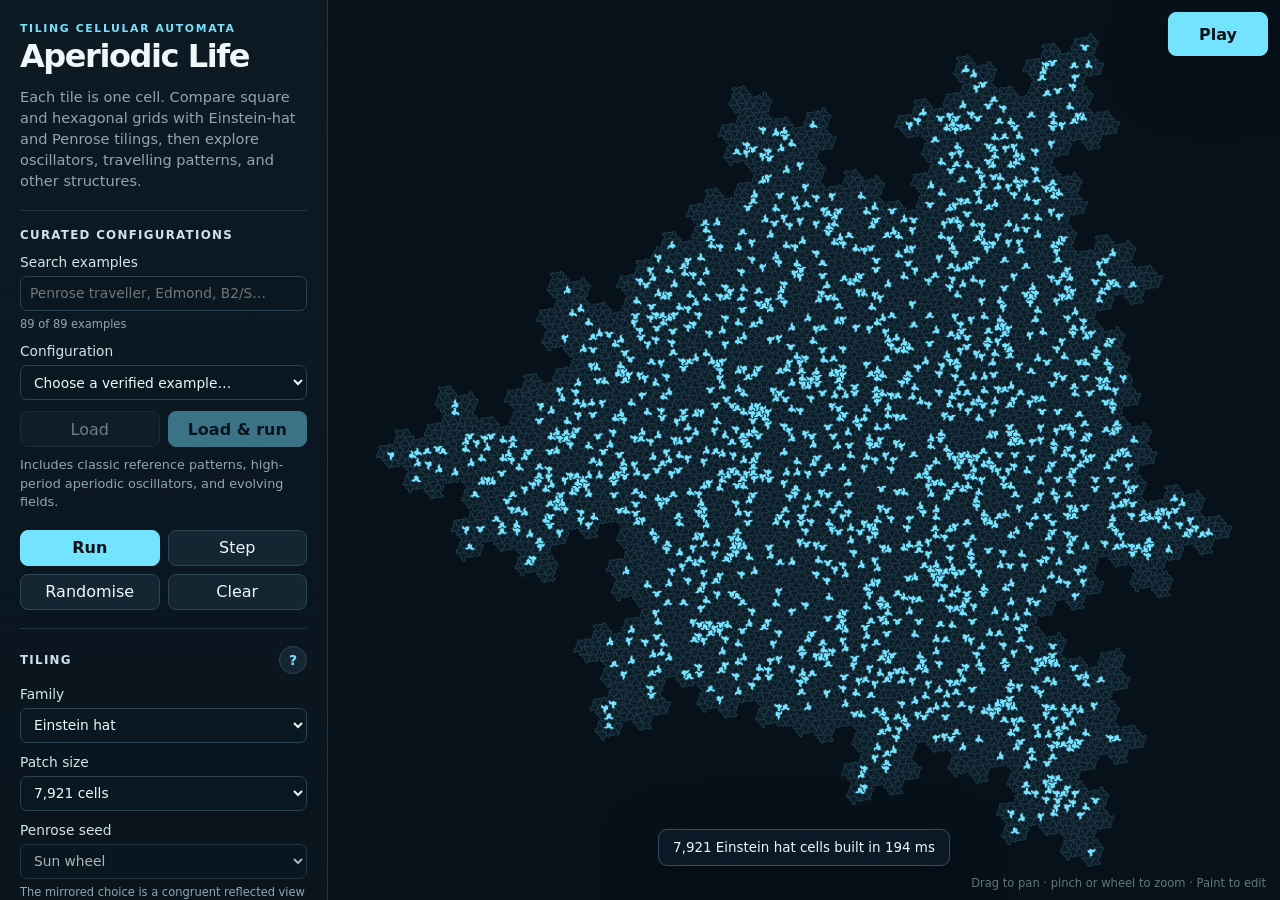
==== commit abe05bfd: "More launchers" ====
--- a/index.html
+++ b/index.html
@@ -113,6 +113,8 @@
             <option value="hatb">Hat glider B — Edmond table</option>
             <option value="hatc">Hat glider C — Edmond table</option>
             <option value="hatsimple">Hat glider — three-state table</option>
+            <option value="hatwake">Hat wake traveller</option>
+            <option value="hatrelay">Hat two-row relay — Spectre variant</option>
             <option value="custom">Custom</option>
           </select>
         </label>
@@ -279,9 +281,10 @@
 
       <section aria-labelledby="priorityTitle">
         <h3 id="priorityTitle">Hat gliders and priority tables</h3>
-        <p>The Hat presets implement James Edmond’s published A, B and C tables. Each ordered row tests the current state and minimum neighbour counts in specified states. The first matching row supplies the next state; no match gives state 0. Higher states are visible signals, not automatically ageing refractory cells. The number of states is fixed by the table.</p>
+        <p>The Hat A, B and C presets implement James Edmond’s published tables. Each ordered row tests the current state and minimum neighbour counts in specified states. The first matching row supplies the next state; no match gives state 0. Higher states are visible signals, not automatically ageing refractory cells. The number of states is fixed by the table.</p>
         <p>The derived three-state preset uses this shorter rule: a state-0 cell becomes 1 if it has fewer than two state-1 neighbours and at least one state-2 neighbour; a state-1 cell becomes 2 if it has a state-2 neighbour; everything else becomes 0. It reproduces the tested B flights after relabelling, but differs on some other configurations.</p>
-        <p>Choose a curated Hat glider or launcher to load its seed and neighbourhood. These are finite reproductions of published glider behaviour, not a new discovery of the first Hat glider or a proof of endless travel. Source tables, longer replays and search records accompany the project.</p>
+        <p>The Hat wake traveller comes from this project’s rule search. Its two-row simplification changes state 1 to 2 when a state-2 neighbour is present; a state-0 cell becomes 1 when it has at least four state-0 neighbours and a state-2 neighbour. Everything else becomes 0. This simplification reproduces the published Spectre relay’s checked mature flight after relabelling, although its launch can differ. The four-state wake rule has a different body, including a short-lived state 3.</p>
+        <p>Choose a curated Hat traveller or launcher to load its seed and neighbourhood. Each summary distinguishes published rules from separately searched ones. The evidence describes finite observations; neither a first-discovery claim nor a proof of endless travel is made. Source tables, longer replays and search records accompany the project.</p>
       </section>
 
       <section aria-labelledby="travellerEvidenceTitle">
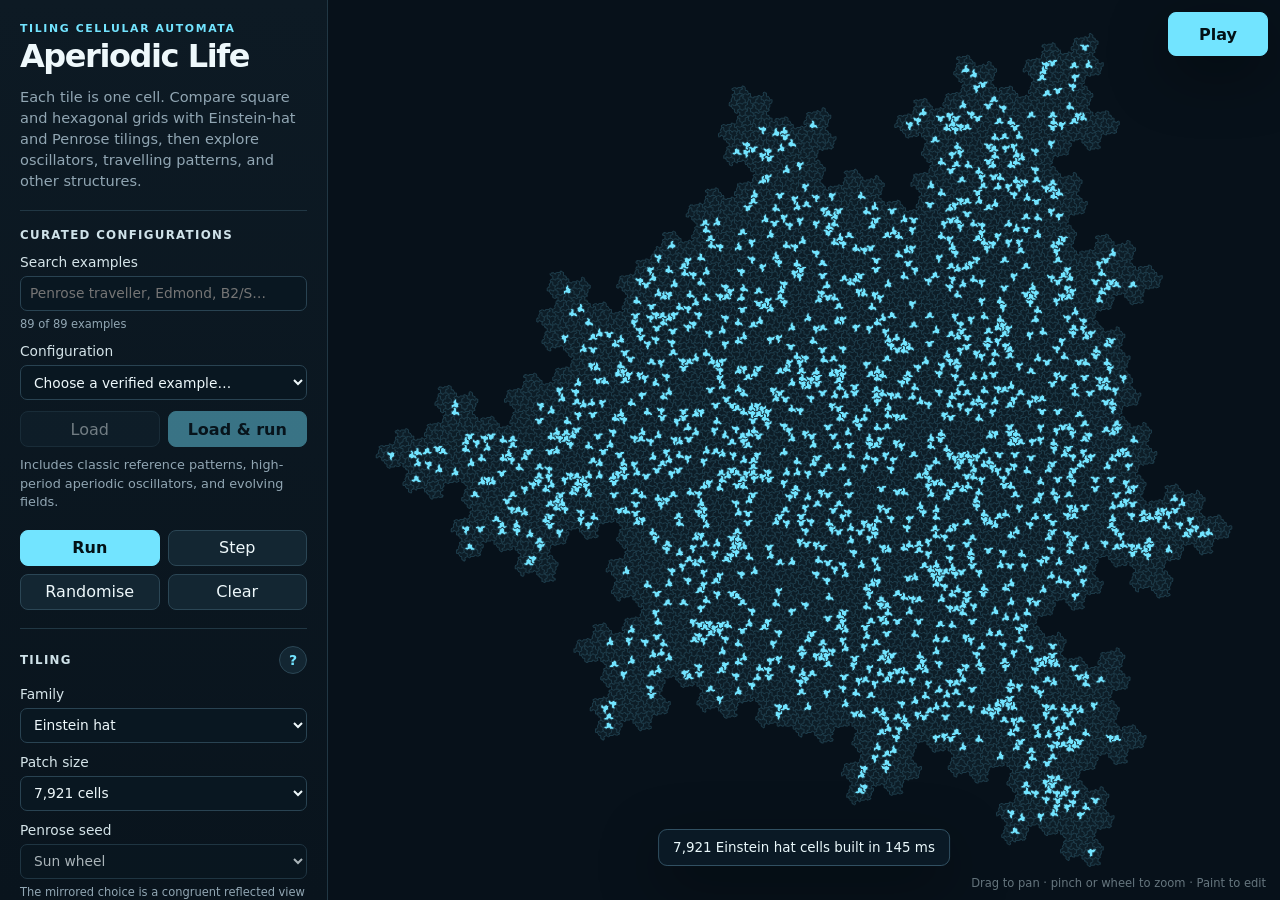
==== commit 3e6651b1: "Added catalogue" ====
--- a/index.html
+++ b/index.html
@@ -192,7 +192,6 @@
           <button id="fitButton" title="Fit patch to view (F)" aria-keyshortcuts="F">Fit view</button>
           <button id="saveButton">Save PNG</button>
           <button id="copyButton" title="Copy settings only; use Save state to preserve the cells">Copy settings</button>
-          <button id="aboutButton">About</button>
         </div>
       </section>
 
@@ -213,6 +212,7 @@
       </section>
 
       <p class="footer-note">Space: run · N: step · R: reseed · F: fit · Shift-drag or right-drag: pan</p>
+      <button class="about-button" id="aboutButton" type="button" aria-haspopup="dialog" aria-controls="aboutDialog">About</button>
     </aside>
 
     <main class="stage" id="stage">
@@ -231,16 +231,26 @@
     </main>
   </div>
 
-  <dialog id="aboutDialog">
+  <dialog class="about-dialog" id="aboutDialog" aria-labelledby="aboutDialogTitle" aria-describedby="aboutCredit">
     <form method="dialog">
-      <button class="dialog-close" aria-label="Close">×</button>
-      <h2>Aperiodic Life</h2>
+      <button class="dialog-close" id="aboutCloseButton" aria-label="Close About" autofocus>×</button>
+      <h2 id="aboutDialogTitle">About Aperiodic Life</h2>
+      <p id="aboutCredit">Aperiodic life package, vibe-coded by Murdoch J. Gabbay</p>
+      <p class="release-details">Version <strong id="aboutVersion">3.7.4</strong> · Released <time datetime="2026-10-14">14 October 2026</time></p>
+      <div class="about-catalogue" aria-labelledby="aboutCatalogueTitle">
+        <h3 id="aboutCatalogueTitle">Complete pattern catalogue</h3>
+        <p>All <span id="catalogueCount"></span> curated configurations, with precise rules, diagrams, verification, originality assessments and sources.</p>
+        <p class="catalogue-links"><a class="catalogue-pdf-link" id="cataloguePdfLink" href="docs/catalogue/aperiodic-life-catalogue.pdf" target="_blank" rel="noopener">Open the full catalogue (PDF)</a><br><a id="catalogueSourceLink" href="docs/catalogue/catalogue.md" target="_blank" rel="noopener">Read the editable catalogue source (Markdown)</a></p>
+        <p class="catalogue-offline-note">The PDF and source are included in the full package. If you copied the standalone HTML elsewhere, keep its <code>docs/catalogue</code> folder alongside it, or <a href="https://bellissimogiorno.github.io/aperiodic-life/docs/catalogue/aperiodic-life-catalogue.pdf" target="_blank" rel="noopener">read the online catalogue</a>.</p>
+      </div>
       <p>The app supports traditional square and hexagonal boards, the Einstein “hat” monotile, and Penrose P3 rhombs. Every tile is one automaton cell.</p>
       <p><strong>On a phone or tablet:</strong> drag one finger to pan, pinch two fingers to zoom, or move both fingers together to pan. Pinching works with either tool selected. In <strong>Paint / erase cells</strong>, tap or drag one finger to edit; after a pinch, lift all fingers before starting a new paint stroke.</p>
       <p>The Einstein patch is generated from the H/T/P/F substitution system. The Penrose patch is generated by exact Robinson-triangle deflation and paired into thin and thick golden rhombs. Hat contacts use exact triangular-lattice coordinates; Penrose vertices use exact integer coefficients in <code>Z[φ]</code>. Adjacency is therefore not inferred from visual tolerances.</p>
-      <p><strong>Shared edge</strong> gives the von Neumann graph on squares and the ordinary six-neighbour graph on hexagons. <strong>Edge or corner</strong> gives the Moore graph on squares; it coincides with shared-edge adjacency for regular hexagons. On the aperiodic tilings it also counts point contacts. Missing cells outside the finite patch are dead; border rings can be locked dead to keep experiments away from the boundary.</p>
+      <p><strong>Shared edge</strong> gives the von Neumann graph on squares and the ordinary six-neighbour graph on hexagons. <strong>Edge or corner</strong> gives the Moore graph on squares; it coincides with shared-edge adjacency for regular hexagons. On the aperiodic tilings it also counts point contacts. Cells beyond the finite patch are absent and contribute to no neighbour count. Border rings can be locked in state 0 to keep experiments away from the boundary.</p>
       <p>Birth/survival rules use <code>B…/S…</code> notation. For example, <code>B3/S23</code> births a dead cell with three live neighbours and preserves a live cell with two or three. Counts can be comma-separated; use brackets for multi-digit counts, such as <code>B[10]/S[9,10]</code>. Named priority tables such as <code>TABLE:HAT-B</code> also count higher states and support the Hat gliders published by James Edmond in September 2026.</p>
-      <p>The Curated configurations section at the top of the controls contains <span id="catalogueCount"></span> verified configurations: classic square references, hexagonal oscillators and travel, localised aperiodic oscillators, compact Penrose travelling dynamics, long transients, and collective fields. Search by tiling, rule, or pattern name. Use <strong>Load</strong> to inspect a paused initial state or <strong>Load &amp; run</strong> to start it immediately. The <strong>Play/Pause</strong> button at the top right of the canvas stays available on phones, including while the controls are open. <strong>Save state</strong> preserves an exact experimental phase, including refractory cells, for later inspection or sharing. Geometry attribution, search methodology, and licence details are included with the source project and in the standalone file’s source header.</p>
+      <p>Search <strong>Curated configurations</strong> at the top of the controls by tiling, rule, pattern name or credited author. Use <strong>Load</strong> to inspect a paused initial state or <strong>Load &amp; run</strong> to start it immediately. The <strong>Play/Pause</strong> button at the top right of the canvas stays available on phones, including while the controls are open. <strong>Save state</strong> preserves an exact experimental phase, including refractory cells, for later inspection or sharing.</p>
+      <p>Published patterns and adaptations are credited individually in the catalogue and app. Patterns found by this package are identified separately; an unsuccessful search for precedents does not establish historical priority. Hat A/B/C rules and gliders are credited to James Edmond’s <a href="https://offlattice.org/monotile/" target="_blank" rel="noopener">interactive project</a> and <a href="https://arxiv.org/abs/2609.22579" target="_blank" rel="noopener">2026 paper</a>.</p>
+      <p>Project code is MIT-licensed; Hat geometry adapted from Craig S. Kaplan retains its BSD 3-Clause licence. The full licence notices are included in the source package and the standalone file’s source header. This software is provided as is, without warranty, including fitness for a particular purpose; the authors accept no liability to the extent permitted by law.</p>
       <button class="primary">Close</button>
     </form>
   </dialog>
--- a/styles.css
+++ b/styles.css
@@ -67,6 +67,7 @@
 
 .button-grid { display: grid; grid-template-columns: 1fr 1fr; gap: 8px; }
 .wide-button { width: 100%; margin-bottom: 9px; }
+.about-button { width: 100%; min-height: 44px; margin-top: 8px; }
 .discovery-actions { margin-bottom: 9px; }
 .discovery-note { margin: 0; color: var(--muted); font-size: 0.8rem; line-height: 1.45; }
 .discovery-provenance { margin: 8px 0 0; color: var(--muted); font-size: 0.76rem; line-height: 1.45; overflow-wrap: anywhere; }
@@ -176,6 +177,21 @@
 dialog p { color: #b9ccd4; line-height: 1.55; }
 dialog code { color: var(--accent); }
 .dialog-close { position: absolute; right: 14px; top: 14px; width: 36px; min-height: 36px; padding: 0; font-size: 1.4rem; }
+.about-dialog { width: min(680px, calc(100% - 32px)); max-height: calc(100% - 32px); max-height: calc(100dvh - 32px); }
+.about-dialog form { max-height: inherit; overflow-y: auto; overscroll-behavior: contain; }
+.about-dialog h2 { padding-right: 40px; }
+.about-dialog button { min-height: 44px; }
+.about-dialog .dialog-close { width: 44px; min-height: 44px; }
+.about-dialog a { color: var(--accent); text-underline-offset: 3px; }
+.about-dialog a:focus-visible { outline: 2px solid var(--accent); outline-offset: 4px; }
+.about-dialog .release-details { margin-top: -6px; color: var(--muted); font-size: 0.9rem; }
+.about-catalogue { margin: 20px 0; padding: 18px; border: 1px solid #315061; border-radius: 9px; background: #10232f; }
+.about-catalogue h3 { margin: 0 0 8px; font-size: 1.05rem; }
+.about-catalogue p { margin: 0 0 12px; }
+.about-catalogue p:last-child { margin-bottom: 0; }
+.catalogue-links a { display: inline-block; padding: 7px 0; }
+.catalogue-pdf-link { font-weight: 800; }
+.about-catalogue .catalogue-offline-note { font-size: 0.85rem; }
 .rules-dialog { width: min(680px, calc(100% - 32px)); max-height: min(820px, calc(100% - 32px)); }
 .rules-dialog form { max-height: inherit; overflow-y: auto; overscroll-behavior: contain; }
 .rules-dialog section { padding: 15px 0 4px; border-top: 1px solid var(--line); }
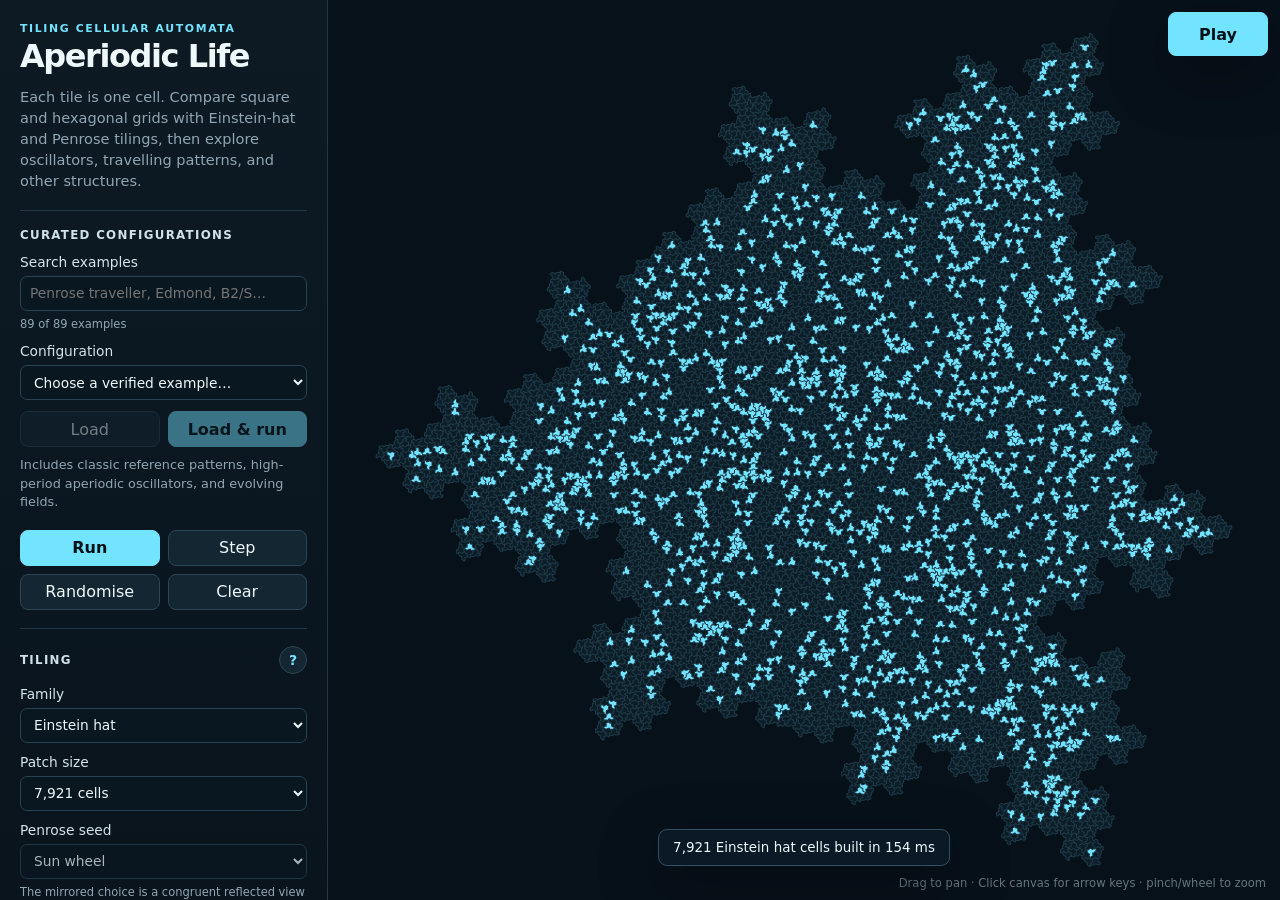
==== commit be99cc3a: "Fixed randomisation snafu" ====
--- a/index.html
+++ b/index.html
@@ -44,7 +44,7 @@
       <div class="button-grid primary-actions">
         <button class="primary" id="runButton" title="Run simulation (Space)" aria-label="Run simulation" aria-keyshortcuts="Space" disabled>Run</button>
         <button id="stepButton" title="Advance one generation (N)" aria-keyshortcuts="N">Step</button>
-        <button id="randomizeButton" title="Randomise from the seed (R)" aria-keyshortcuts="R">Randomise</button>
+        <button id="randomizeButton" title="Randomise with a fresh seed (R)" aria-keyshortcuts="R">Randomise</button>
         <button id="clearButton" title="Clear all cells (C)" aria-keyshortcuts="C">Clear</button>
       </div>
 
@@ -153,9 +153,10 @@
         <div class="field">
           <span>Random seed</span>
           <div class="inline-control">
-            <input id="seedInput" type="text" value="aperiodic" spellcheck="false">
-            <button class="compact" id="newSeedButton" title="Create a new seed">New</button>
+            <input id="seedInput" type="text" value="aperiodic" spellcheck="false" aria-label="Random seed" aria-describedby="seedHelp">
+            <button class="compact" id="applySeedButton" title="Recreate the pattern from this seed and the current settings">Apply seed</button>
           </div>
+          <small id="seedHelp">Randomise chooses a fresh seed. Apply seed (or Enter) repeats this seed with the current settings.</small>
         </div>
         <label class="field range-field">
           <span>Speed <output id="speedOutput">24 steps/s</output></span>
@@ -211,7 +212,7 @@
         </dl>
       </section>
 
-      <p class="footer-note">Space: run · N: step · R: reseed · F: fit · Shift-drag or right-drag: pan</p>
+      <p class="footer-note">Space: run · N: step · R: randomise · F: fit · Shift-drag or right-drag: pan</p>
       <button class="about-button" id="aboutButton" type="button" aria-haspopup="dialog" aria-controls="aboutDialog">About</button>
     </aside>
 
@@ -220,14 +221,15 @@
         <button class="menu-button mobile-only" id="openControls" aria-label="Open controls" aria-controls="controls" aria-expanded="false">Controls</button>
         <button class="primary viewport-run" id="viewportRunButton" type="button" title="Play simulation (Space)" aria-label="Play simulation" aria-keyshortcuts="Space" disabled>Play</button>
       </div>
-      <canvas id="lifeCanvas" aria-label="Cellular automaton on a periodic or aperiodic tiling"></canvas>
+      <canvas id="lifeCanvas" tabindex="0" aria-label="Cellular automaton on a periodic or aperiodic tiling" aria-describedby="canvasKeyboardHelp" aria-keyshortcuts="ArrowLeft ArrowRight ArrowUp ArrowDown" title="Click or Tab to focus; arrow keys pan the view, Shift plus arrows pans faster"></canvas>
+      <p id="canvasKeyboardHelp" hidden>When the canvas has focus, arrow keys move the view in that direction. Hold Shift to pan faster.</p>
       <div class="busy" id="busy" role="status" aria-live="polite" hidden>
         <div class="spinner" aria-hidden="true"></div>
         <strong id="busyTitle">Building tiling</strong>
         <span id="busyDetail">Generating geometry and adjacency…</span>
       </div>
       <div class="toast" id="toast" role="status" aria-live="polite" hidden></div>
-      <div class="canvas-hint">Drag to pan · pinch or wheel to zoom · Paint to edit</div>
+      <div class="canvas-hint">Drag to pan · Click canvas for arrow keys · pinch/wheel to zoom</div>
     </main>
   </div>
 
@@ -236,7 +238,7 @@
       <button class="dialog-close" id="aboutCloseButton" aria-label="Close About" autofocus>×</button>
       <h2 id="aboutDialogTitle">About Aperiodic Life</h2>
       <p id="aboutCredit">Aperiodic life package, vibe-coded by Murdoch J. Gabbay</p>
-      <p class="release-details">Version <strong id="aboutVersion">3.7.4</strong> · Released <time datetime="2026-10-14">14 October 2026</time></p>
+      <p class="release-details">Version <strong id="aboutVersion">3.7.5</strong> · Released <time datetime="2026-10-15">15 October 2026</time></p>
       <div class="about-catalogue" aria-labelledby="aboutCatalogueTitle">
         <h3 id="aboutCatalogueTitle">Complete pattern catalogue</h3>
         <p>All <span id="catalogueCount"></span> curated configurations, with precise rules, diagrams, verification, originality assessments and sources.</p>
--- a/styles.css
+++ b/styles.css
@@ -105,6 +105,8 @@
 
 .stage { position: relative; min-width: 0; min-height: 0; overflow: hidden; background: var(--bg); }
 #lifeCanvas { display: block; width: 100%; height: 100%; touch-action: none; cursor: crosshair; }
+#lifeCanvas:focus-visible { outline: 2px solid var(--accent); outline-offset: -3px; }
+.sr-only { position: absolute; width: 1px; height: 1px; padding: 0; margin: -1px; overflow: hidden; clip-path: inset(50%); white-space: nowrap; border: 0; }
 #lifeCanvas.pan-tool { cursor: grab; }
 #lifeCanvas.dragging { cursor: grabbing; }
 .busy {
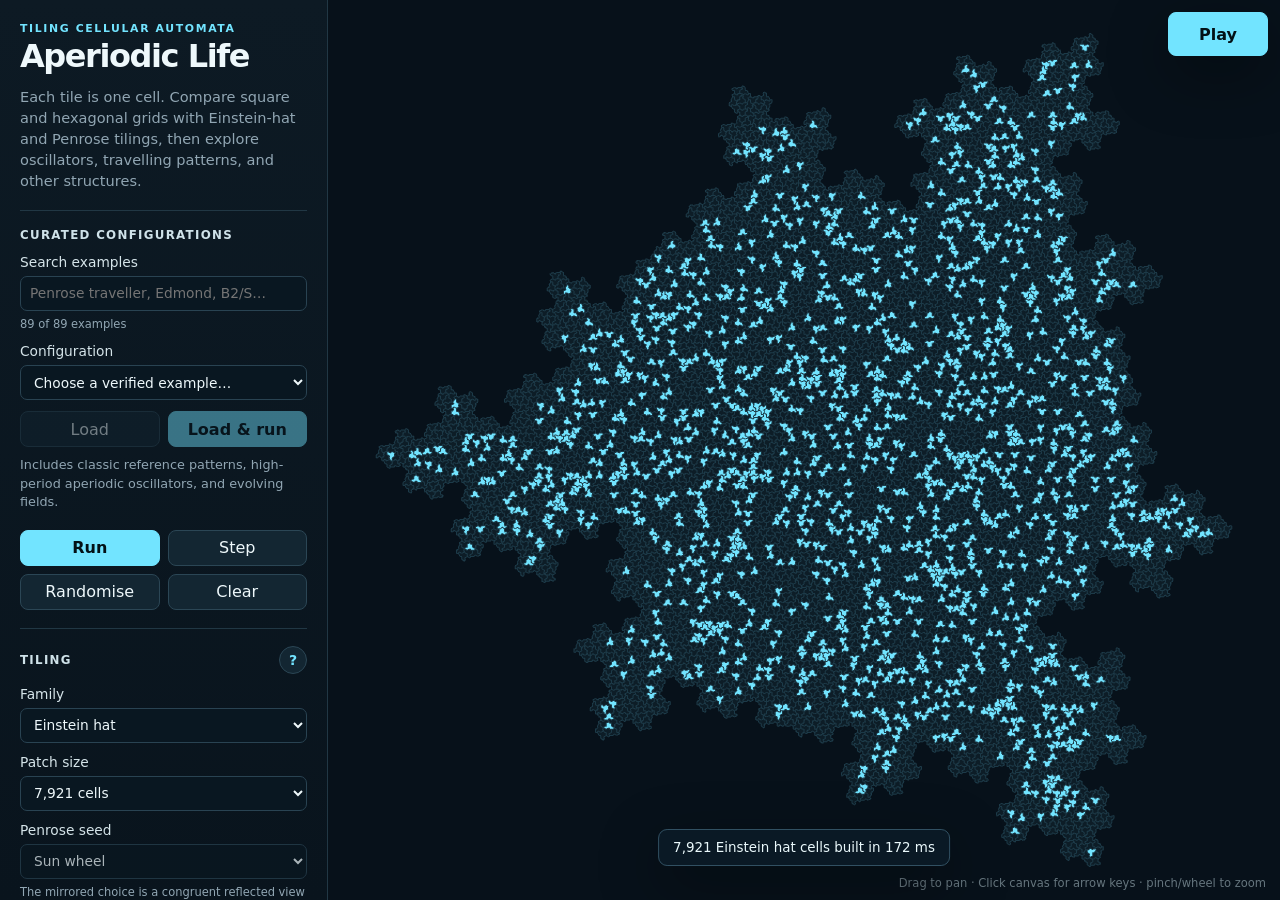
==== commit f6913bb7: "Fixed stale file version bug" ====
--- a/index.html
+++ b/index.html
@@ -6,7 +6,7 @@
   <meta name="theme-color" content="#07111a">
   <link rel="icon" href="data:,">
   <title>Aperiodic Life — cellular automata on periodic and aperiodic tilings</title>
-  <link rel="stylesheet" href="styles.css">
+  <link rel="stylesheet" href="styles.css?v=3.7.6">
 </head>
 <body>
   <div class="app-shell">
@@ -238,7 +238,7 @@
       <button class="dialog-close" id="aboutCloseButton" aria-label="Close About" autofocus>×</button>
       <h2 id="aboutDialogTitle">About Aperiodic Life</h2>
       <p id="aboutCredit">Aperiodic life package, vibe-coded by Murdoch J. Gabbay</p>
-      <p class="release-details">Version <strong id="aboutVersion">3.7.5</strong> · Released <time datetime="2026-10-15">15 October 2026</time></p>
+      <p class="release-details">Version <strong id="aboutVersion">3.7.6</strong> · Released <time datetime="2026-10-15">15 October 2026</time></p>
       <div class="about-catalogue" aria-labelledby="aboutCatalogueTitle">
         <h3 id="aboutCatalogueTitle">Complete pattern catalogue</h3>
         <p>All <span id="catalogueCount"></span> curated configurations, with precise rules, diagrams, verification, originality assessments and sources.</p>
@@ -309,8 +309,8 @@
     </form>
   </dialog>
 
-  <script src="core.js"></script>
-  <script src="discoveries.js"></script>
-  <script src="app.js"></script>
+  <script src="core.js?v=3.7.6"></script>
+  <script src="discoveries.js?v=3.7.6"></script>
+  <script src="app.js?v=3.7.6"></script>
 </body>
 </html>
